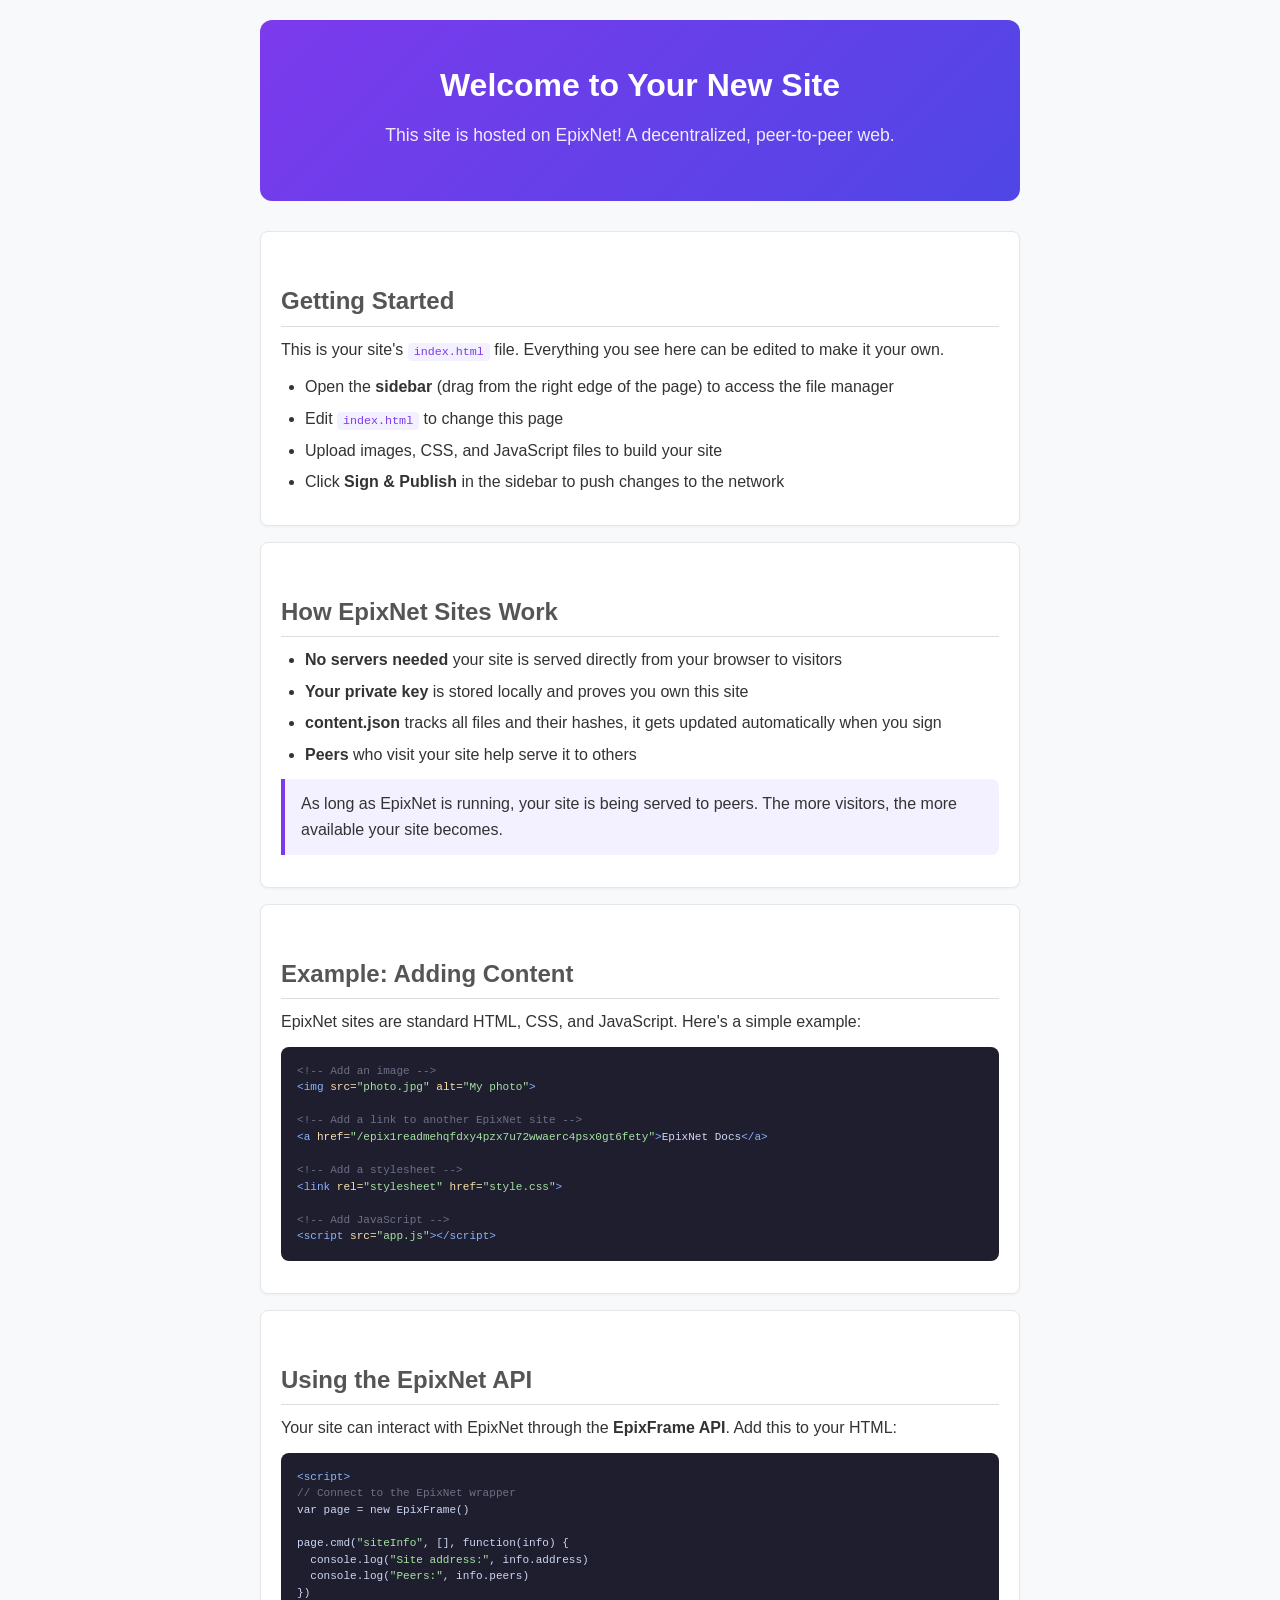
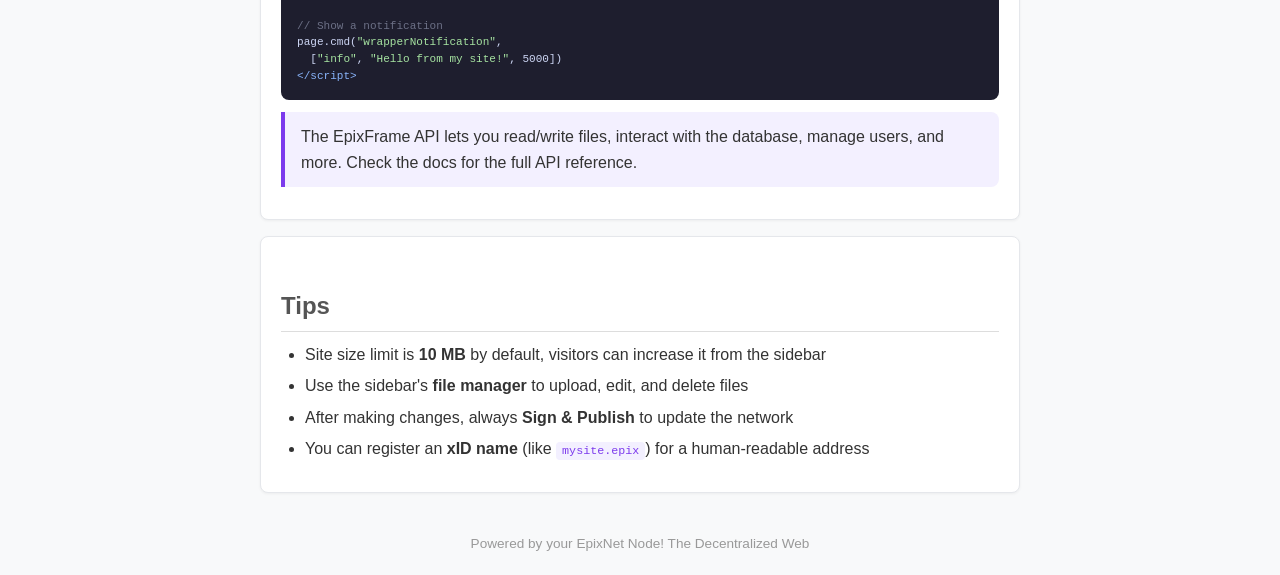
==== template-new/index.html @ 890f13ee "Initial commit" ====
<!DOCTYPE html>
<html>
<head>
 <meta charset="utf-8">
 <meta name="viewport" content="width=device-width, initial-scale=1.0">
 <title>My New Epix Site</title>
 <style>
  * { margin: 0; padding: 0; box-sizing: border-box; }
  body {
   font-family: -apple-system, BlinkMacSystemFont, "Segoe UI", Roboto, Helvetica, Arial, sans-serif;
   line-height: 1.6; color: #333; background: #f8f9fa;
   padding: 20px; max-width: 800px; margin: 0 auto;
  }
  h1 { color: #7c3aed; margin-bottom: 10px; }
  h2 { color: #555; margin-top: 30px; margin-bottom: 10px; border-bottom: 1px solid #ddd; padding-bottom: 5px; }
  p { margin-bottom: 12px; }
  .hero {
   background: linear-gradient(135deg, #7c3aed 0%, #4f46e5 100%);
   color: #fff; padding: 40px 30px; border-radius: 12px; margin-bottom: 30px; text-align: center;
  }
  .hero h1 { color: #fff; font-size: 2em; }
  .hero p { opacity: 0.9; font-size: 1.1em; }
  .card {
   background: #fff; border-radius: 8px; padding: 20px; margin-bottom: 16px;
   border: 1px solid #e5e7eb; box-shadow: 0 1px 3px rgba(0,0,0,0.05);
  }
  code {
   background: #f3f0ff; color: #7c3aed; padding: 2px 6px; border-radius: 4px;
   font-size: 0.9em;
  }
  pre {
   background: #1e1e2e; color: #cdd6f4; padding: 16px; border-radius: 8px;
   overflow-x: auto; margin: 12px 0; font-size: 0.85em; line-height: 1.5;
  }
  pre .comment { color: #6c7086; }
  pre .tag { color: #89b4fa; }
  pre .attr { color: #f9e2af; }
  pre .string { color: #a6e3a1; }
  ul { margin: 10px 0 10px 24px; }
  li { margin-bottom: 6px; }
  a { color: #7c3aed; }
  .tip {
   background: #f3f0ff; border-left: 4px solid #7c3aed; padding: 12px 16px;
   border-radius: 0 8px 8px 0; margin: 12px 0;
  }
  footer { text-align: center; margin-top: 40px; color: #999; font-size: 0.85em; }
 </style>
</head>
<body>

<div class="hero">
 <h1>Welcome to Your New Site</h1>
 <p>This site is hosted on EpixNet! A decentralized, peer-to-peer web.</p>
</div>

<div class="card">
 <h2>Getting Started</h2>
 <p>This is your site's <code>index.html</code> file. Everything you see here can be edited to make it your own.</p>
 <ul>
  <li>Open the <strong>sidebar</strong> (drag from the right edge of the page) to access the file manager</li>
  <li>Edit <code>index.html</code> to change this page</li>
  <li>Upload images, CSS, and JavaScript files to build your site</li>
  <li>Click <strong>Sign &amp; Publish</strong> in the sidebar to push changes to the network</li>
 </ul>
</div>

<div class="card">
 <h2>How EpixNet Sites Work</h2>
 <ul>
  <li><strong>No servers needed</strong> your site is served directly from your browser to visitors</li>
  <li><strong>Your private key</strong> is stored locally and proves you own this site</li>
  <li><strong>content.json</strong> tracks all files and their hashes, it gets updated automatically when you sign</li>
  <li><strong>Peers</strong> who visit your site help serve it to others</li>
 </ul>
 <div class="tip">
  As long as EpixNet is running, your site is being served to peers. The more visitors, the more available your site becomes.
 </div>
</div>

<div class="card">
 <h2>Example: Adding Content</h2>
 <p>EpixNet sites are standard HTML, CSS, and JavaScript. Here's a simple example:</p>
 <pre><span class="comment">&lt;!-- Add an image --&gt;</span>
<span class="tag">&lt;img</span> <span class="attr">src=</span><span class="string">"photo.jpg"</span> <span class="attr">alt=</span><span class="string">"My photo"</span><span class="tag">&gt;</span>

<span class="comment">&lt;!-- Add a link to another EpixNet site --&gt;</span>
<span class="tag">&lt;a</span> <span class="attr">href=</span><span class="string">"/epix1readmehqfdxy4pzx7u72wwaerc4psx0gt6fety"</span><span class="tag">&gt;</span>EpixNet Docs<span class="tag">&lt;/a&gt;</span>

<span class="comment">&lt;!-- Add a stylesheet --&gt;</span>
<span class="tag">&lt;link</span> <span class="attr">rel=</span><span class="string">"stylesheet"</span> <span class="attr">href=</span><span class="string">"style.css"</span><span class="tag">&gt;</span>

<span class="comment">&lt;!-- Add JavaScript --&gt;</span>
<span class="tag">&lt;script</span> <span class="attr">src=</span><span class="string">"app.js"</span><span class="tag">&gt;&lt;/script&gt;</span></pre>
</div>

<div class="card">
 <h2>Using the EpixNet API</h2>
 <p>Your site can interact with EpixNet through the <strong>EpixFrame API</strong>. Add this to your HTML:</p>
 <pre><span class="tag">&lt;script&gt;</span>
<span class="comment">// Connect to the EpixNet wrapper</span>
var page = new EpixFrame()

page.cmd(<span class="string">"siteInfo"</span>, [], function(info) {
  console.log(<span class="string">"Site address:"</span>, info.address)
  console.log(<span class="string">"Peers:"</span>, info.peers)
})

<span class="comment">// Show a notification</span>
page.cmd(<span class="string">"wrapperNotification"</span>,
  [<span class="string">"info"</span>, <span class="string">"Hello from my site!"</span>, 5000])
<span class="tag">&lt;/script&gt;</span></pre>
 <div class="tip">
  The EpixFrame API lets you read/write files, interact with the database, manage users, and more. Check the docs for the full API reference.
 </div>
</div>

<div class="card">
 <h2>Tips</h2>
 <ul>
  <li>Site size limit is <strong>10 MB</strong> by default, visitors can increase it from the sidebar</li>
  <li>Use the sidebar's <strong>file manager</strong> to upload, edit, and delete files</li>
  <li>After making changes, always <strong>Sign &amp; Publish</strong> to update the network</li>
  <li>You can register an <strong>xID name</strong> (like <code>mysite.epix</code>) for a human-readable address</li>
 </ul>
</div>

<footer>
 Powered by your EpixNet Node! The Decentralized Web
</footer>

</body>
</html>
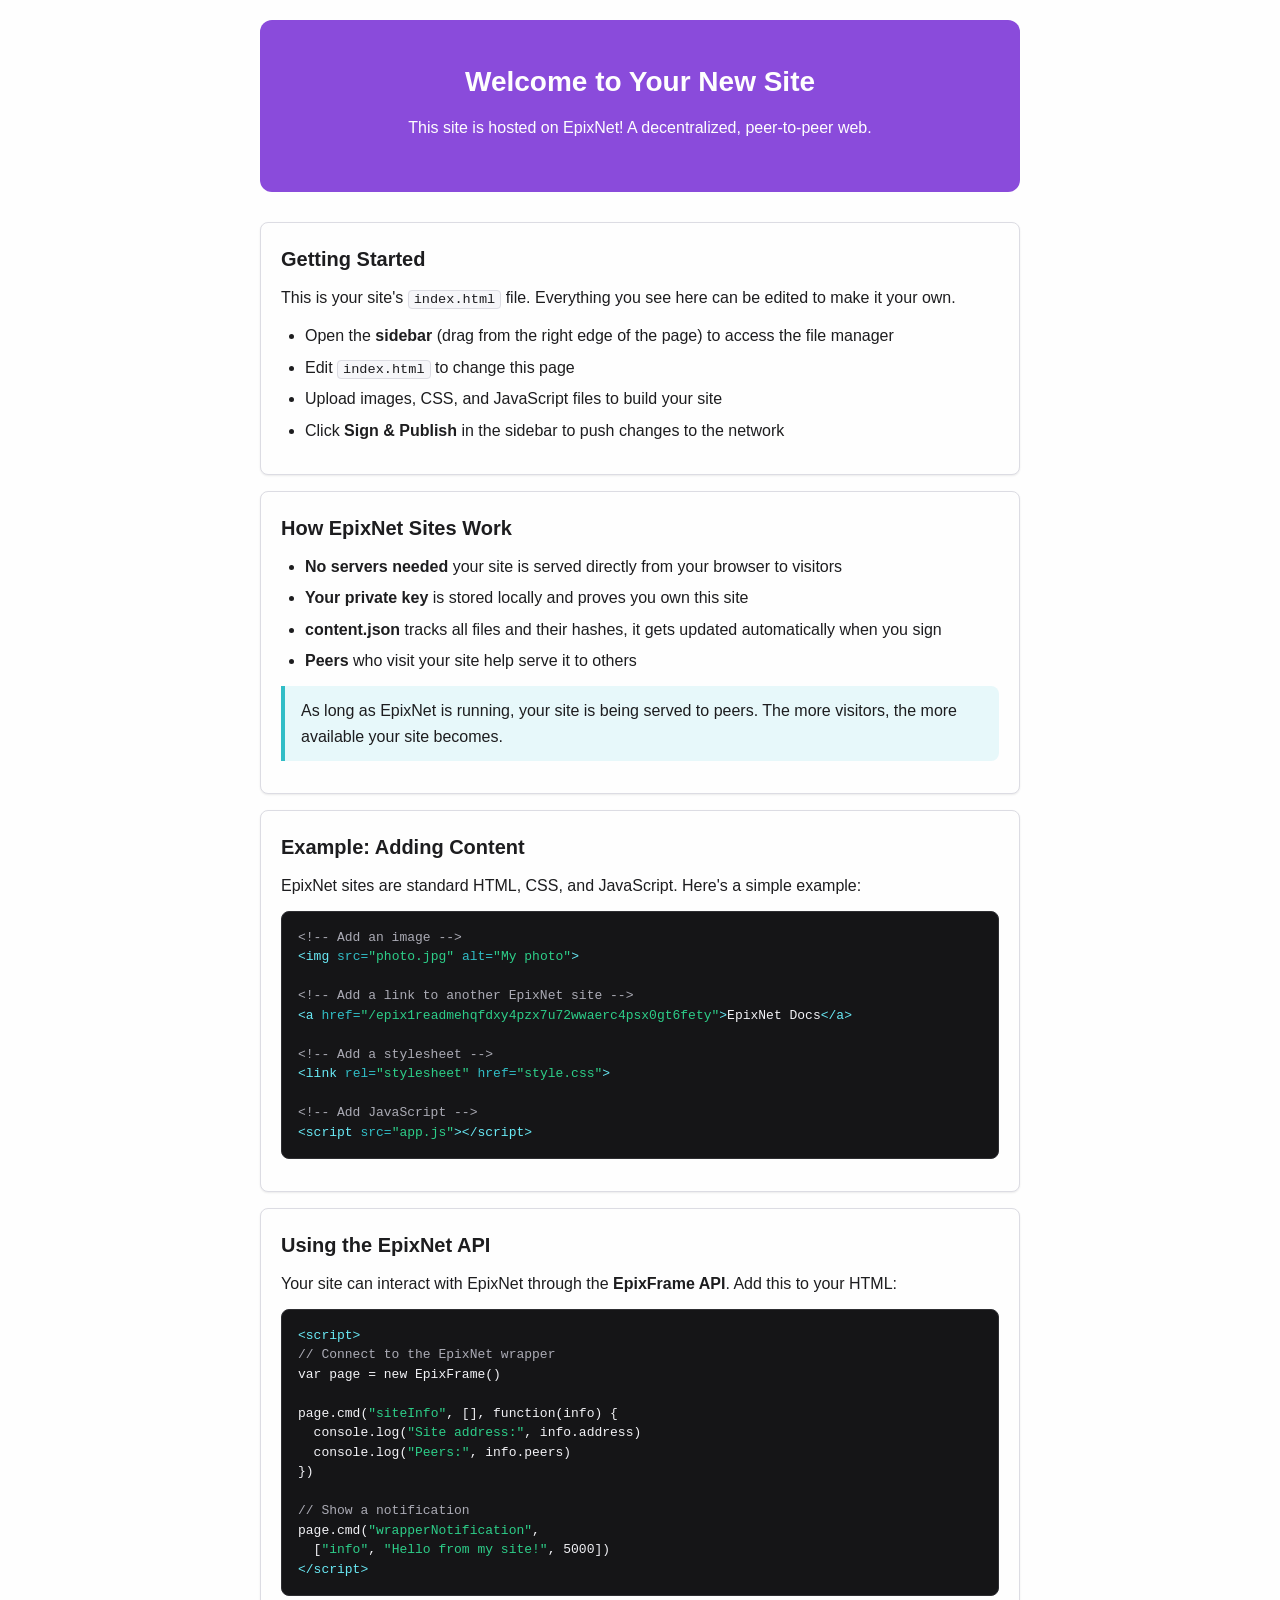
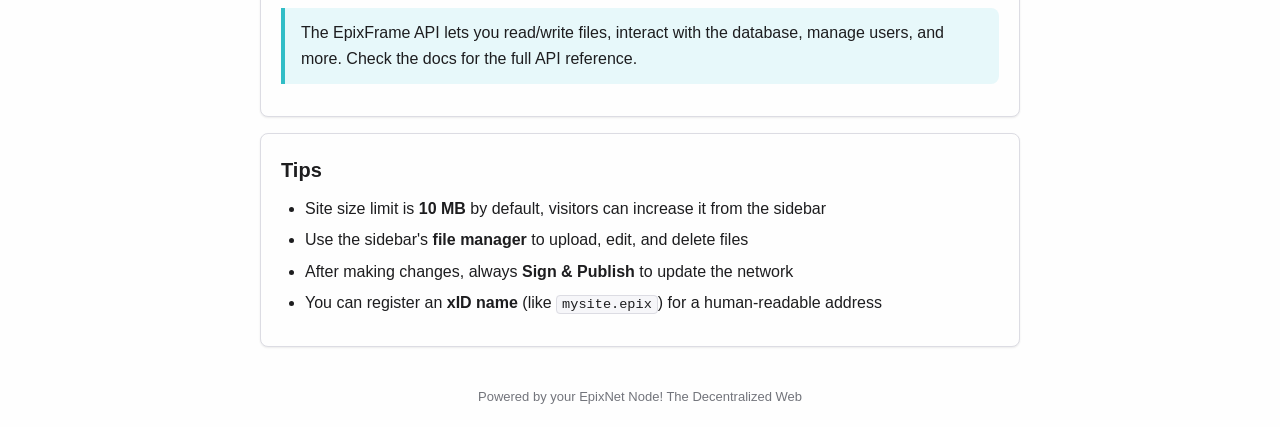
==== commit 916708e5: "Redesign the dashboard with the Epix UI kit - Full flat restyle on the kit tokens: no gradients, dar" ====
--- a/template-new/index.html
+++ b/template-new/index.html
@@ -5,45 +5,94 @@
  <meta name="viewport" content="width=device-width, initial-scale=1.0">
  <title>My New Epix Site</title>
  <style>
+  /* Epix UI kit tokens (inline copy, light + dark via prefers-color-scheme) */
+  :root {
+   color-scheme: light;
+   --epix-cyan: #69E9F5;
+   --epix-teal: #31BDC6;
+   --epix-indigo: #5954CD;
+   --epix-purple: #8A4BDB;
+   --epix-info: #31BDC6;
+   --epix-info-soft: #E7F8FA;
+   --epix-ink-soft: #1D1D1F;
+   --epix-bg: #FEFEFE;
+   --epix-surface: #FEFEFE;
+   --epix-surface-2: #F6F6F9;
+   --epix-border: #DCDCE3;
+   --epix-text: #1D1D1F;
+   --epix-text-mid: #404045;
+   --epix-text-low: #72747B;
+   --epix-accent: var(--epix-purple);
+   --epix-on-accent: #FEFEFE;
+   --epix-link: var(--epix-purple);
+   --epix-focus: var(--epix-purple);
+   --epix-font-sans: "Inter", -apple-system, BlinkMacSystemFont, "Segoe UI", Roboto, Helvetica, Arial, sans-serif;
+   --epix-font-mono: "IBM Plex Mono", ui-monospace, SFMono-Regular, Menlo, Consolas, monospace;
+   --epix-radius-sm: 4px;
+   --epix-radius-md: 8px;
+   --epix-radius-lg: 12px;
+   --epix-shadow-sm: 0 1px 2px rgba(2, 2, 2, 0.08);
+  }
+  @media (prefers-color-scheme: dark) {
+   :root {
+    color-scheme: dark;
+    --epix-bg: #151517;
+    --epix-surface: #1D1D1F;
+    --epix-surface-2: #242428;
+    --epix-border: #2E2E32;
+    --epix-text: #F6F6F9;
+    --epix-text-mid: #DCDCE3;
+    --epix-text-low: #ABABB5;
+    --epix-link: var(--epix-cyan);
+    --epix-focus: var(--epix-cyan);
+   }
+  }
   * { margin: 0; padding: 0; box-sizing: border-box; }
   body {
-   font-family: -apple-system, BlinkMacSystemFont, "Segoe UI", Roboto, Helvetica, Arial, sans-serif;
-   line-height: 1.6; color: #333; background: #f8f9fa;
+   font-family: var(--epix-font-sans);
+   line-height: 1.6; color: var(--epix-text); background: var(--epix-bg);
    padding: 20px; max-width: 800px; margin: 0 auto;
   }
-  h1 { color: #7c3aed; margin-bottom: 10px; }
-  h2 { color: #555; margin-top: 30px; margin-bottom: 10px; border-bottom: 1px solid #ddd; padding-bottom: 5px; }
+  h1 { font-size: 24px; font-weight: 700; margin-bottom: 10px; }
+  h2 { font-size: 20px; font-weight: 600; color: var(--epix-text); margin-bottom: 10px; }
   p { margin-bottom: 12px; }
   .hero {
-   background: linear-gradient(135deg, #7c3aed 0%, #4f46e5 100%);
-   color: #fff; padding: 40px 30px; border-radius: 12px; margin-bottom: 30px; text-align: center;
+   background: var(--epix-accent);
+   color: var(--epix-on-accent); padding: 40px 30px; border-radius: var(--epix-radius-lg);
+   margin-bottom: 30px; text-align: center;
   }
-  .hero h1 { color: #fff; font-size: 2em; }
-  .hero p { opacity: 0.9; font-size: 1.1em; }
+  .hero h1 { color: var(--epix-on-accent); font-size: 28px; }
+  .hero p { font-size: 16px; }
   .card {
-   background: #fff; border-radius: 8px; padding: 20px; margin-bottom: 16px;
-   border: 1px solid #e5e7eb; box-shadow: 0 1px 3px rgba(0,0,0,0.05);
+   background: var(--epix-surface); border-radius: var(--epix-radius-md); padding: 20px;
+   margin-bottom: 16px; border: 1px solid var(--epix-border); box-shadow: var(--epix-shadow-sm);
   }
   code {
-   background: #f3f0ff; color: #7c3aed; padding: 2px 6px; border-radius: 4px;
-   font-size: 0.9em;
+   font-family: var(--epix-font-mono);
+   background: var(--epix-surface-2); color: var(--epix-text);
+   border: 1px solid var(--epix-border); padding: 1px 5px;
+   border-radius: var(--epix-radius-sm); font-size: 0.85em;
   }
   pre {
-   background: #1e1e2e; color: #cdd6f4; padding: 16px; border-radius: 8px;
-   overflow-x: auto; margin: 12px 0; font-size: 0.85em; line-height: 1.5;
+   font-family: var(--epix-font-mono);
+   background: #151517; color: #F2F2F6; border: 1px solid #2E2E32;
+   padding: 16px; border-radius: var(--epix-radius-md);
+   overflow-x: auto; margin: 12px 0; font-size: 13px; line-height: 1.5;
   }
-  pre .comment { color: #6c7086; }
-  pre .tag { color: #89b4fa; }
-  pre .attr { color: #f9e2af; }
-  pre .string { color: #a6e3a1; }
+  pre .comment { color: #ABABB5; }
+  pre .tag { color: #69E9F5; }
+  pre .attr { color: #31BDC6; }
+  pre .string { color: #2DCE89; }
   ul { margin: 10px 0 10px 24px; }
   li { margin-bottom: 6px; }
-  a { color: #7c3aed; }
+  a { color: var(--epix-link); }
+  a:focus-visible { outline: 2px solid var(--epix-focus); outline-offset: 2px; }
   .tip {
-   background: #f3f0ff; border-left: 4px solid #7c3aed; padding: 12px 16px;
-   border-radius: 0 8px 8px 0; margin: 12px 0;
+   background: var(--epix-info-soft); border-left: 4px solid var(--epix-info);
+   color: var(--epix-ink-soft); padding: 12px 16px;
+   border-radius: 0 var(--epix-radius-md) var(--epix-radius-md) 0; margin: 12px 0;
   }
-  footer { text-align: center; margin-top: 40px; color: #999; font-size: 0.85em; }
+  footer { text-align: center; margin-top: 40px; color: var(--epix-text-low); font-size: 13px; }
  </style>
 </head>
 <body>
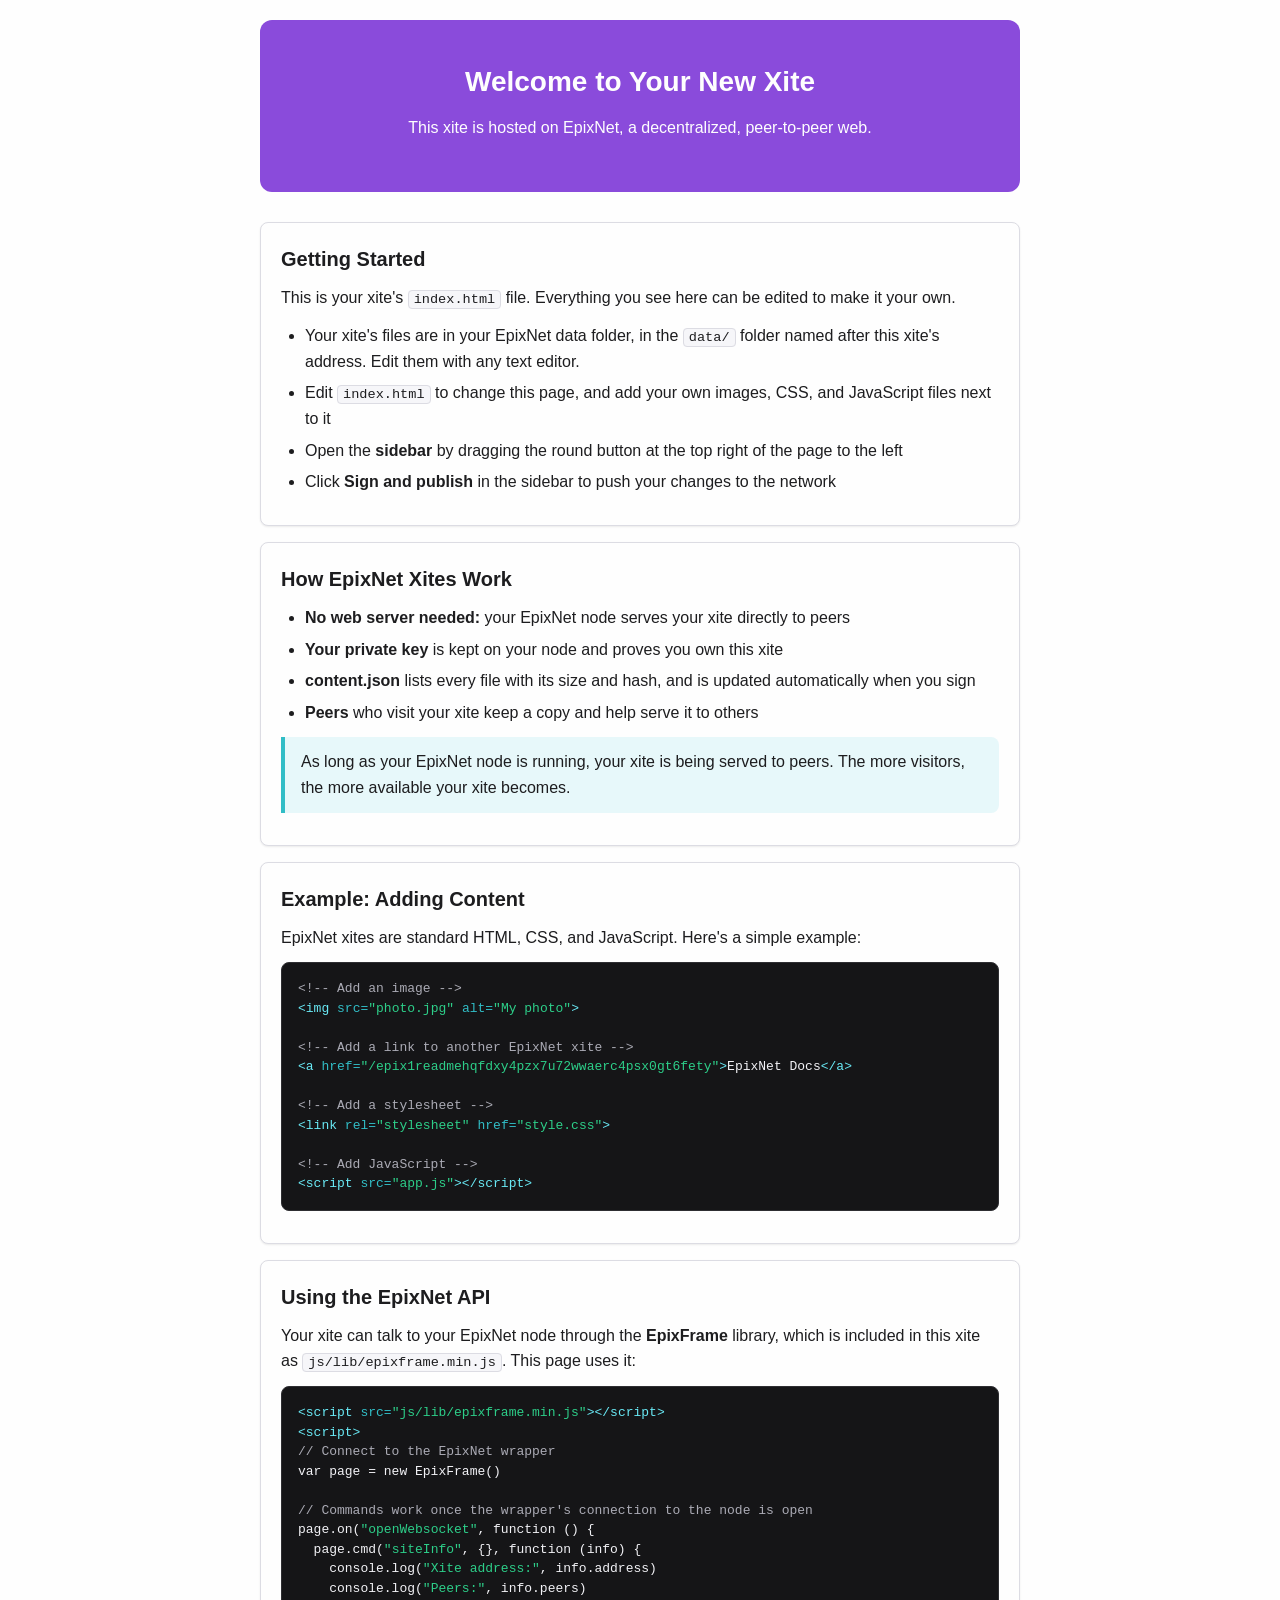
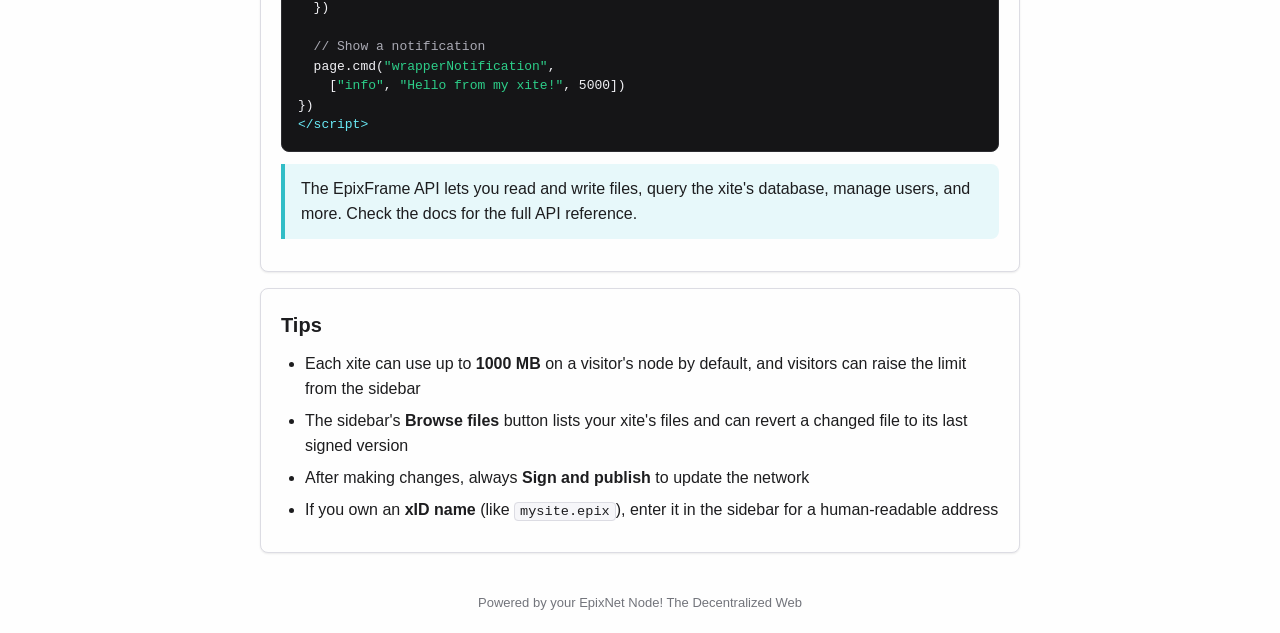
==== commit d2faf228: "Make the new-xite starter page accurate and ship EpixFrame with it The starter copied into every new" ====
--- a/template-new/index.html
+++ b/template-new/index.html
@@ -3,7 +3,7 @@
 <head>
  <meta charset="utf-8">
  <meta name="viewport" content="width=device-width, initial-scale=1.0">
- <title>My New Epix Site</title>
+ <title>My New Epix Xite</title>
  <style>
   /* Epix UI kit tokens (inline copy, light + dark via prefers-color-scheme) */
   :root {
@@ -98,41 +98,41 @@
 <body>
 
 <div class="hero">
- <h1>Welcome to Your New Site</h1>
- <p>This site is hosted on EpixNet! A decentralized, peer-to-peer web.</p>
+ <h1>Welcome to Your New Xite</h1>
+ <p>This xite is hosted on EpixNet, a decentralized, peer-to-peer web.</p>
 </div>
 
 <div class="card">
  <h2>Getting Started</h2>
- <p>This is your site's <code>index.html</code> file. Everything you see here can be edited to make it your own.</p>
+ <p>This is your xite's <code>index.html</code> file. Everything you see here can be edited to make it your own.</p>
  <ul>
-  <li>Open the <strong>sidebar</strong> (drag from the right edge of the page) to access the file manager</li>
-  <li>Edit <code>index.html</code> to change this page</li>
-  <li>Upload images, CSS, and JavaScript files to build your site</li>
-  <li>Click <strong>Sign &amp; Publish</strong> in the sidebar to push changes to the network</li>
+  <li>Your xite's files are in your EpixNet data folder, in the <code>data/</code> folder named after this xite's address. Edit them with any text editor.</li>
+  <li>Edit <code>index.html</code> to change this page, and add your own images, CSS, and JavaScript files next to it</li>
+  <li>Open the <strong>sidebar</strong> by dragging the round button at the top right of the page to the left</li>
+  <li>Click <strong>Sign and publish</strong> in the sidebar to push your changes to the network</li>
  </ul>
 </div>
 
 <div class="card">
- <h2>How EpixNet Sites Work</h2>
+ <h2>How EpixNet Xites Work</h2>
  <ul>
-  <li><strong>No servers needed</strong> your site is served directly from your browser to visitors</li>
-  <li><strong>Your private key</strong> is stored locally and proves you own this site</li>
-  <li><strong>content.json</strong> tracks all files and their hashes, it gets updated automatically when you sign</li>
-  <li><strong>Peers</strong> who visit your site help serve it to others</li>
+  <li><strong>No web server needed:</strong> your EpixNet node serves your xite directly to peers</li>
+  <li><strong>Your private key</strong> is kept on your node and proves you own this xite</li>
+  <li><strong>content.json</strong> lists every file with its size and hash, and is updated automatically when you sign</li>
+  <li><strong>Peers</strong> who visit your xite keep a copy and help serve it to others</li>
  </ul>
  <div class="tip">
-  As long as EpixNet is running, your site is being served to peers. The more visitors, the more available your site becomes.
+  As long as your EpixNet node is running, your xite is being served to peers. The more visitors, the more available your xite becomes.
  </div>
 </div>
 
 <div class="card">
  <h2>Example: Adding Content</h2>
- <p>EpixNet sites are standard HTML, CSS, and JavaScript. Here's a simple example:</p>
+ <p>EpixNet xites are standard HTML, CSS, and JavaScript. Here's a simple example:</p>
  <pre><span class="comment">&lt;!-- Add an image --&gt;</span>
 <span class="tag">&lt;img</span> <span class="attr">src=</span><span class="string">"photo.jpg"</span> <span class="attr">alt=</span><span class="string">"My photo"</span><span class="tag">&gt;</span>
 
-<span class="comment">&lt;!-- Add a link to another EpixNet site --&gt;</span>
+<span class="comment">&lt;!-- Add a link to another EpixNet xite --&gt;</span>
 <span class="tag">&lt;a</span> <span class="attr">href=</span><span class="string">"/epix1readmehqfdxy4pzx7u72wwaerc4psx0gt6fety"</span><span class="tag">&gt;</span>EpixNet Docs<span class="tag">&lt;/a&gt;</span>
 
 <span class="comment">&lt;!-- Add a stylesheet --&gt;</span>
@@ -144,32 +144,37 @@
 
 <div class="card">
  <h2>Using the EpixNet API</h2>
- <p>Your site can interact with EpixNet through the <strong>EpixFrame API</strong>. Add this to your HTML:</p>
- <pre><span class="tag">&lt;script&gt;</span>
+ <p>Your xite can talk to your EpixNet node through the <strong>EpixFrame</strong> library, which is included in this xite as <code>js/lib/epixframe.min.js</code>. This page uses it:</p>
+ <pre><span class="tag">&lt;script</span> <span class="attr">src=</span><span class="string">"js/lib/epixframe.min.js"</span><span class="tag">&gt;&lt;/script&gt;</span>
+<span class="tag">&lt;script&gt;</span>
 <span class="comment">// Connect to the EpixNet wrapper</span>
 var page = new EpixFrame()
 
-page.cmd(<span class="string">"siteInfo"</span>, [], function(info) {
-  console.log(<span class="string">"Site address:"</span>, info.address)
-  console.log(<span class="string">"Peers:"</span>, info.peers)
+<span class="comment">// Commands work once the wrapper's connection to the node is open</span>
+page.on(<span class="string">"openWebsocket"</span>, function () {
+  page.cmd(<span class="string">"siteInfo"</span>, {}, function (info) {
+    console.log(<span class="string">"Xite address:"</span>, info.address)
+    console.log(<span class="string">"Peers:"</span>, info.peers)
+  })
+
+  <span class="comment">// Show a notification</span>
+  page.cmd(<span class="string">"wrapperNotification"</span>,
+    [<span class="string">"info"</span>, <span class="string">"Hello from my xite!"</span>, 5000])
 })
-
-<span class="comment">// Show a notification</span>
-page.cmd(<span class="string">"wrapperNotification"</span>,
-  [<span class="string">"info"</span>, <span class="string">"Hello from my site!"</span>, 5000])
 <span class="tag">&lt;/script&gt;</span></pre>
+ <p id="live-info" hidden>Live from your node: this xite is <code id="live-address"></code> with <strong id="live-peers"></strong> peers.</p>
  <div class="tip">
-  The EpixFrame API lets you read/write files, interact with the database, manage users, and more. Check the docs for the full API reference.
+  The EpixFrame API lets you read and write files, query the xite's database, manage users, and more. Check the docs for the full API reference.
  </div>
 </div>
 
 <div class="card">
  <h2>Tips</h2>
  <ul>
-  <li>Site size limit is <strong>10 MB</strong> by default, visitors can increase it from the sidebar</li>
-  <li>Use the sidebar's <strong>file manager</strong> to upload, edit, and delete files</li>
-  <li>After making changes, always <strong>Sign &amp; Publish</strong> to update the network</li>
-  <li>You can register an <strong>xID name</strong> (like <code>mysite.epix</code>) for a human-readable address</li>
+  <li>Each xite can use up to <strong>1000 MB</strong> on a visitor's node by default, and visitors can raise the limit from the sidebar</li>
+  <li>The sidebar's <strong>Browse files</strong> button lists your xite's files and can revert a changed file to its last signed version</li>
+  <li>After making changes, always <strong>Sign and publish</strong> to update the network</li>
+  <li>If you own an <strong>xID name</strong> (like <code>mysite.epix</code>), enter it in the sidebar for a human-readable address</li>
  </ul>
 </div>
 
@@ -177,5 +182,18 @@
  Powered by your EpixNet Node! The Decentralized Web
 </footer>
 
+<script src="js/lib/epixframe.min.js"></script>
+<script>
+ var page = new EpixFrame()
+ page.on("openWebsocket", function () {
+  page.cmd("siteInfo", {}, function (info) {
+   if (!info || info.error) return
+   document.getElementById("live-address").textContent = info.address
+   document.getElementById("live-peers").textContent = info.peers
+   document.getElementById("live-info").hidden = false
+  })
+ })
+</script>
+
 </body>
 </html>
